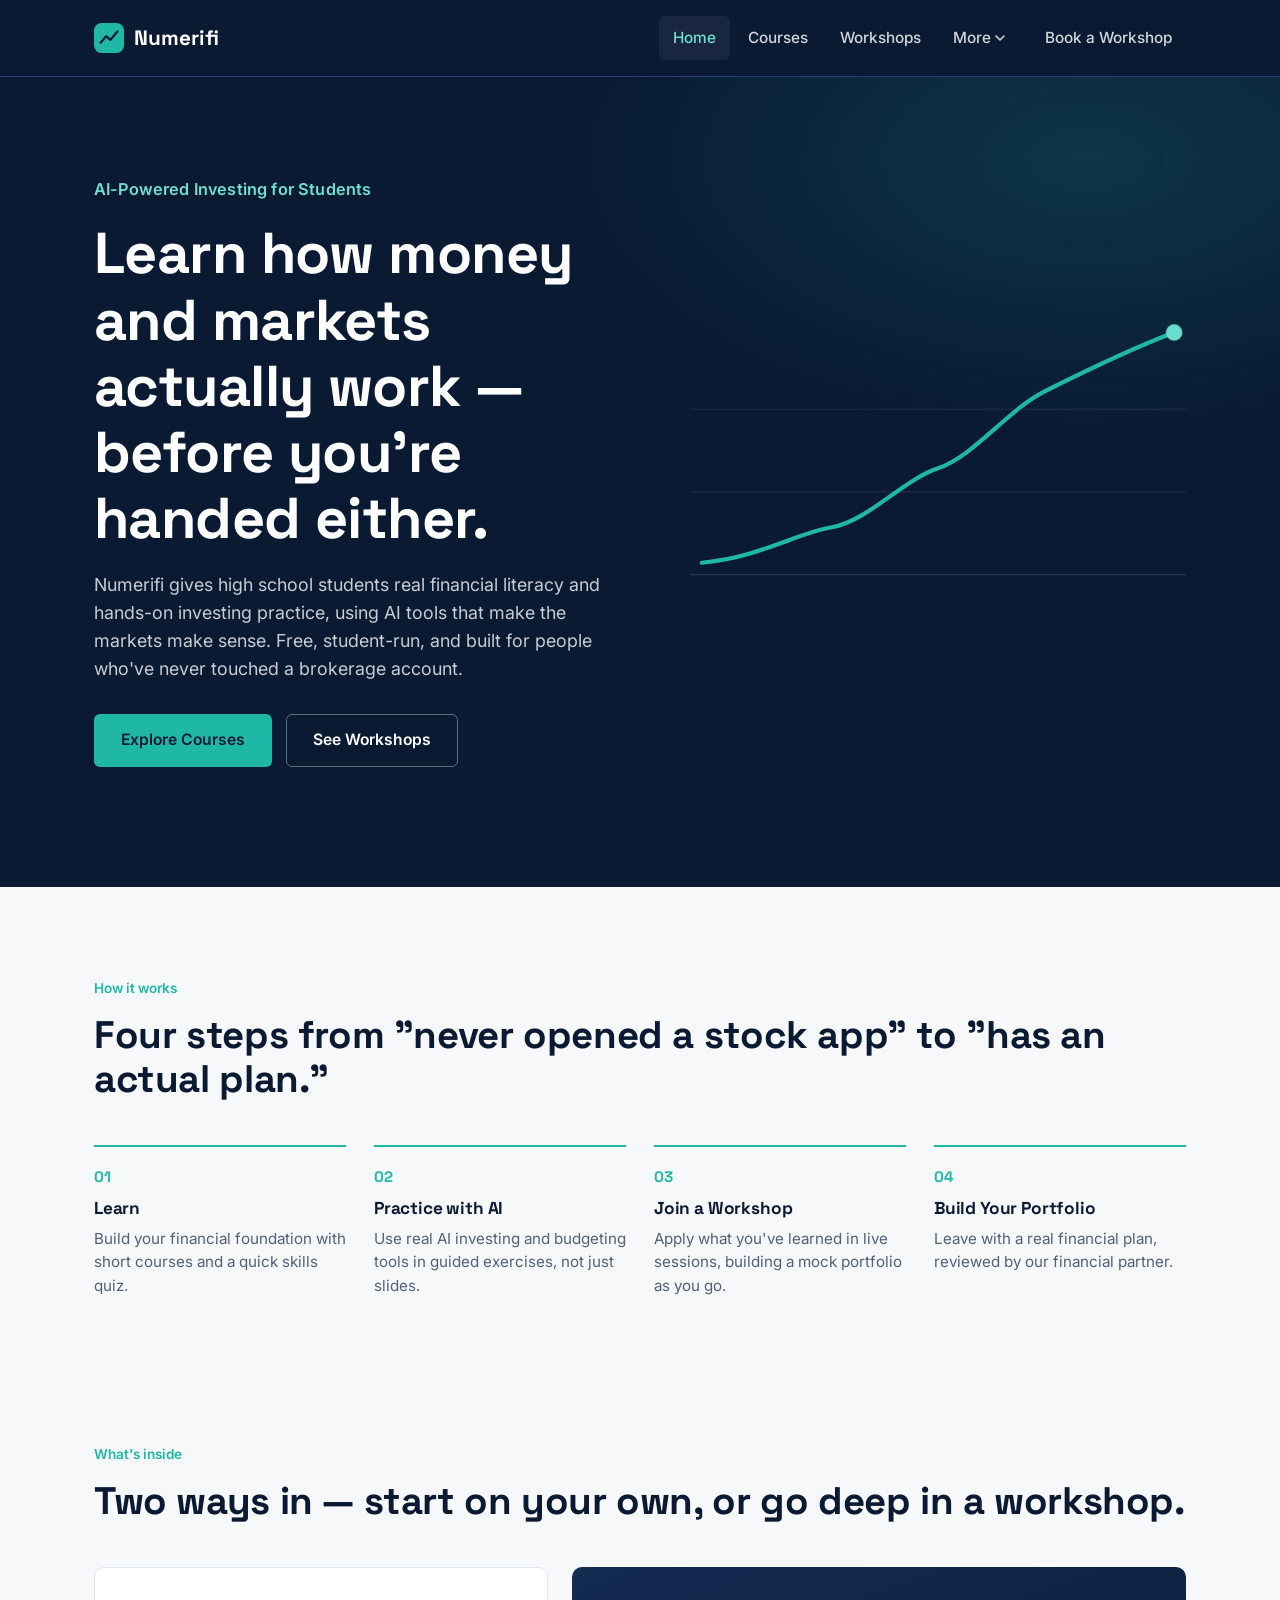
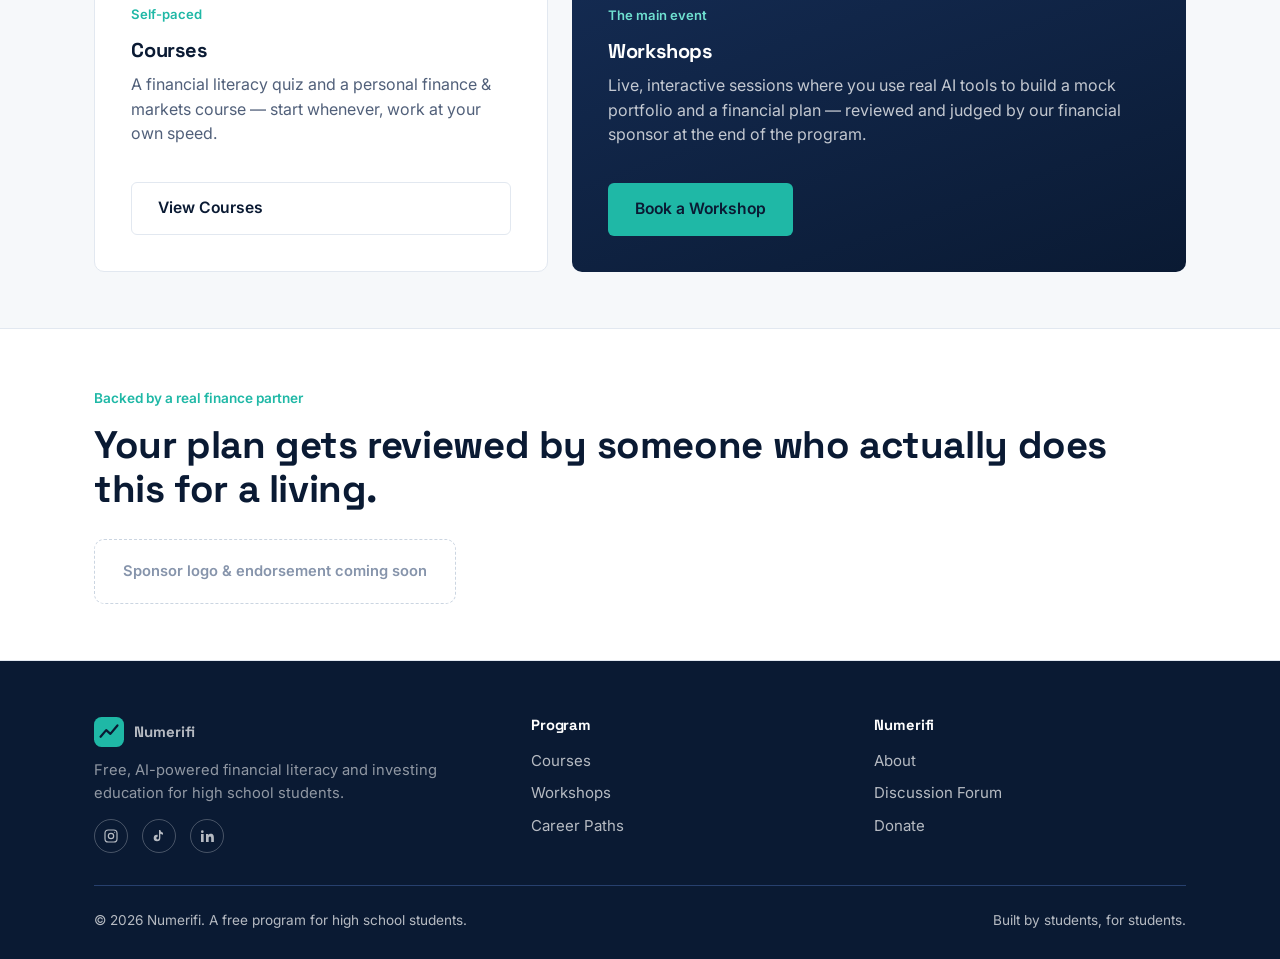
==== index.html @ d9c142c9 "Initial Numerifi site" ====
<!DOCTYPE html>
<html lang="en">
<head>
<meta charset="UTF-8">
<meta name="viewport" content="width=device-width, initial-scale=1.0">
<title>Numerifi — AI-Powered Investing for Students</title>
<meta name="description" content="Numerifi is a free program that teaches high school students financial literacy and investing through AI-powered tools and live workshops.">
<link rel="preconnect" href="https://fonts.googleapis.com">
<link rel="preconnect" href="https://fonts.gstatic.com" crossorigin>
<link href="https://fonts.googleapis.com/css2?family=Space+Grotesk:wght@500;600;700&family=Inter:wght@400;500;600;700&display=swap" rel="stylesheet">
<link rel="stylesheet" href="styles.css">
</head>
<body>

<header class="site-header">
  <div class="container nav">
    <a href="index.html" class="brand">
      <svg class="brand-mark" viewBox="0 0 32 32" fill="none" xmlns="http://www.w3.org/2000/svg" aria-hidden="true">
        <rect width="32" height="32" rx="8" fill="#1FB8A6"/>
        <path d="M7 21L13 14L17.5 18L25 9" stroke="#0A1A33" stroke-width="2.4" stroke-linecap="round" stroke-linejoin="round"/>
      </svg>
      Numerifi
    </a>
    <button class="nav-toggle" aria-label="Toggle menu" aria-expanded="false">
      <svg viewBox="0 0 24 24" fill="none" stroke="currentColor" stroke-width="2" stroke-linecap="round"><line x1="3" y1="6" x2="21" y2="6"/><line x1="3" y1="12" x2="21" y2="12"/><line x1="3" y1="18" x2="21" y2="18"/></svg>
    </button>
    <ul class="nav-links">
      <li><a href="index.html" aria-current="page">Home</a></li>
      <li><a href="courses.html">Courses</a></li>
      <li><a href="workshops.html">Workshops</a></li>
      <li class="has-dropdown">
        <button class="nav-toggle-item" aria-expanded="false" aria-haspopup="true">
          More
          <svg class="caret" viewBox="0 0 10 6" fill="none"><path d="M1 1L5 5L9 1" stroke="currentColor" stroke-width="1.6" stroke-linecap="round" stroke-linejoin="round"/></svg>
        </button>
        <ul class="dropdown">
          <li><a href="forum.html">Discussion Forum</a></li>
          <li><a href="careers.html">Career Paths</a></li>
          <li><a href="donate.html">Donate</a></li>
          <li><a href="about.html">About</a></li>
        </ul>
      </li>
      <li class="nav-cta"><a href="workshops.html" class="btn btn-primary">Book a Workshop</a></li>
    </ul>
  </div>
</header>

<section class="hero">
  <div class="container hero-inner">
    <div>
      <div class="hero-tagline">AI-Powered Investing for Students</div>
      <h1>Learn how money and markets actually work — before you're handed either.</h1>
      <p class="lead">Numerifi gives high school students real financial literacy and hands-on investing practice, using AI tools that make the markets make sense. Free, student-run, and built for people who've never touched a brokerage account.</p>
      <div class="hero-actions">
        <a href="courses.html" class="btn btn-primary">Explore Courses</a>
        <a href="workshops.html" class="btn btn-ghost">See Workshops</a>
      </div>
    </div>
    <div class="hero-chart" aria-hidden="true">
      <svg viewBox="0 0 420 280" fill="none" xmlns="http://www.w3.org/2000/svg">
        <line x1="0" y1="230" x2="420" y2="230" stroke="rgba(255,255,255,0.12)"/>
        <line x1="0" y1="160" x2="420" y2="160" stroke="rgba(255,255,255,0.08)"/>
        <line x1="0" y1="90" x2="420" y2="90" stroke="rgba(255,255,255,0.08)"/>
        <path class="trend-path" d="M10 220 C 60 215, 90 195, 120 190 S 180 150, 210 140 S 270 90, 300 75 S 370 40, 410 25"
          stroke="#1FB8A6" stroke-width="3.5" stroke-linecap="round"/>
        <circle class="trend-dot" cx="410" cy="25" r="7" fill="#6FE0D0"/>
      </svg>
    </div>
  </div>
</section>

<section>
  <div class="container">
    <span class="eyebrow">How it works</span>
    <h2>Four steps from "never opened a stock app" to "has an actual plan."</h2>
    <div class="steps">
      <div class="step">
        <div class="step-number">01</div>
        <h3>Learn</h3>
        <p>Build your financial foundation with short courses and a quick skills quiz.</p>
      </div>
      <div class="step">
        <div class="step-number">02</div>
        <h3>Practice with AI</h3>
        <p>Use real AI investing and budgeting tools in guided exercises, not just slides.</p>
      </div>
      <div class="step">
        <div class="step-number">03</div>
        <h3>Join a Workshop</h3>
        <p>Apply what you've learned in live sessions, building a mock portfolio as you go.</p>
      </div>
      <div class="step">
        <div class="step-number">04</div>
        <h3>Build Your Portfolio</h3>
        <p>Leave with a real financial plan, reviewed by our financial partner.</p>
      </div>
    </div>
  </div>
</section>

<section class="section-tight">
  <div class="container">
    <span class="eyebrow">What's inside</span>
    <h2>Two ways in — start on your own, or go deep in a workshop.</h2>
    <div class="feature-grid">
      <div class="feature-card is-quiet">
        <div class="feature-tag">Self-paced</div>
        <h3>Courses</h3>
        <p>A financial literacy quiz and a personal finance &amp; markets course — start whenever, work at your own speed.</p>
        <a href="courses.html" class="btn btn-outline" style="margin-top:20px;">View Courses</a>
      </div>
      <div class="feature-card is-flagship">
        <div class="feature-tag">The main event</div>
        <h3>Workshops</h3>
        <p>Live, interactive sessions where you use real AI tools to build a mock portfolio and a financial plan — reviewed and judged by our financial sponsor at the end of the program.</p>
        <a href="workshops.html" class="btn btn-primary" style="margin-top:20px; align-self:flex-start;">Book a Workshop</a>
      </div>
    </div>
  </div>
</section>

<section class="trust section-tight">
  <div class="container trust-row">
    <div>
      <span class="eyebrow">Backed by a real finance partner</span>
      <h2 style="margin-bottom:0;">Your plan gets reviewed by someone who actually does this for a living.</h2>
    </div>
    <div class="sponsor-slot">Sponsor logo &amp; endorsement coming soon</div>
  </div>
</section>

<footer class="site-footer">
  <div class="container">
    <div class="footer-grid">
      <div class="footer-brand">
        <a href="index.html" class="brand">
          <svg class="brand-mark" viewBox="0 0 32 32" fill="none" xmlns="http://www.w3.org/2000/svg" aria-hidden="true">
            <rect width="32" height="32" rx="8" fill="#1FB8A6"/>
            <path d="M7 21L13 14L17.5 18L25 9" stroke="#0A1A33" stroke-width="2.4" stroke-linecap="round" stroke-linejoin="round"/>
          </svg>
          Numerifi
        </a>
        <p>Free, AI-powered financial literacy and investing education for high school students.</p>
        <div class="footer-social">
          <a href="#" aria-label="Numerifi on Instagram"><svg viewBox="0 0 24 24" fill="none" stroke="currentColor" stroke-width="1.8"><rect x="3" y="3" width="18" height="18" rx="5"/><circle cx="12" cy="12" r="4"/><circle cx="17.5" cy="6.5" r="0.8" fill="currentColor" stroke="none"/></svg></a>
          <a href="#" aria-label="Numerifi on TikTok"><svg viewBox="0 0 24 24" fill="currentColor"><path d="M14 3c.3 2 1.8 3.6 4 4v3c-1.5 0-2.9-.4-4-1.2V15a5 5 0 1 1-5-5c.3 0 .7 0 1 .1v3a2 2 0 1 0 2 2V3h2Z"/></svg></a>
          <a href="#" aria-label="Numerifi on LinkedIn"><svg viewBox="0 0 24 24" fill="currentColor"><path d="M4.98 3.5a2 2 0 1 1 0 4 2 2 0 0 1 0-4ZM3 9h4v12H3V9Zm7 0h3.8v1.7h.1c.5-.9 1.8-1.9 3.7-1.9 4 0 4.7 2.6 4.7 6V21h-4v-5.3c0-1.3 0-2.9-1.8-2.9s-2 1.4-2 2.8V21h-4V9Z"/></svg></a>
        </div>
      </div>
      <div>
        <h4>Program</h4>
        <ul>
          <li><a href="courses.html">Courses</a></li>
          <li><a href="workshops.html">Workshops</a></li>
          <li><a href="careers.html">Career Paths</a></li>
        </ul>
      </div>
      <div>
        <h4>Numerifi</h4>
        <ul>
          <li><a href="about.html">About</a></li>
          <li><a href="forum.html">Discussion Forum</a></li>
          <li><a href="donate.html">Donate</a></li>
        </ul>
      </div>
    </div>
    <div class="footer-bottom">
      <span>&copy; 2026 Numerifi. A free program for high school students.</span>
      <span>Built by students, for students.</span>
    </div>
  </div>
</footer>
<script src="script.js"></script>
</body>
</html>
---- styles.css ----
/* ==========================================================================
   Numerifi — shared stylesheet
   ========================================================================== */

:root {
  /* Color */
  --navy-900: #0A1A33;
  --navy-700: #142B52;
  --navy-600: #1C3A6B;
  --teal-500: #1FB8A6;
  --teal-300: #6FE0D0;
  --paper: #F6F8FA;
  --white: #FFFFFF;
  --ink-900: #10192B;
  --ink-500: #51607A;
  --ink-300: #8694AB;
  --line: #E2E8F0;
  --line-dark: #27406E;

  /* Type */
  --font-display: 'Space Grotesk', system-ui, sans-serif;
  --font-body: 'Inter', system-ui, sans-serif;

  /* Layout */
  --max-width: 1140px;
  --radius-sm: 6px;
  --radius-md: 10px;
  --header-height: 76px;
}

*,
*::before,
*::after { box-sizing: border-box; }

html {
  scroll-behavior: smooth;
}

@media (prefers-reduced-motion: reduce) {
  html { scroll-behavior: auto; }
  *, *::before, *::after {
    animation-duration: 0.01ms !important;
    animation-iteration-count: 1 !important;
    transition-duration: 0.01ms !important;
  }
}

body {
  margin: 0;
  font-family: var(--font-body);
  color: var(--ink-900);
  background: var(--paper);
  line-height: 1.55;
  -webkit-font-smoothing: antialiased;
}

h1, h2, h3, h4 {
  font-family: var(--font-display);
  color: var(--navy-900);
  line-height: 1.15;
  margin: 0 0 0.5em;
  letter-spacing: -0.01em;
}

h1 { font-size: clamp(2.3rem, 4vw + 1rem, 3.6rem); }
h2 { font-size: clamp(1.7rem, 2vw + 1rem, 2.4rem); }
h3 { font-size: 1.25rem; }

p { margin: 0 0 1em; color: var(--ink-500); max-width: 64ch; }

a {
  color: inherit;
  text-decoration: none;
}

img { max-width: 100%; display: block; }

ul { margin: 0; padding: 0; list-style: none; }

.container {
  max-width: var(--max-width);
  margin: 0 auto;
  padding: 0 24px;
}

section { padding: 88px 0; }

.section-tight { padding: 56px 0; }

.eyebrow {
  display: inline-block;
  font-size: 0.85rem;
  font-weight: 600;
  color: var(--teal-500);
  margin-bottom: 14px;
}

/* ---- Buttons ---- */
.btn {
  display: inline-flex;
  align-items: center;
  gap: 8px;
  font-family: var(--font-body);
  font-weight: 600;
  font-size: 0.98rem;
  padding: 13px 26px;
  border-radius: var(--radius-sm);
  border: 1px solid transparent;
  cursor: pointer;
  transition: background 0.15s ease, color 0.15s ease, border-color 0.15s ease, transform 0.1s ease;
}

.btn:active { transform: translateY(1px); }

.btn-primary {
  background: var(--teal-500);
  color: var(--navy-900);
}
.btn-primary:hover { background: var(--teal-300); }

.btn-ghost {
  background: transparent;
  color: var(--white);
  border-color: rgba(255,255,255,0.35);
}
.btn-ghost:hover { border-color: var(--white); }

.btn-outline {
  background: transparent;
  color: var(--navy-900);
  border-color: var(--line);
}
.btn-outline:hover { border-color: var(--navy-900); }

.btn:focus-visible,
a:focus-visible,
button:focus-visible,
input:focus-visible,
textarea:focus-visible,
select:focus-visible {
  outline: 2px solid var(--teal-500);
  outline-offset: 2px;
}

/* ---- Header / Nav ---- */
.site-header {
  position: sticky;
  top: 0;
  z-index: 50;
  background: var(--navy-900);
  border-bottom: 1px solid var(--line-dark);
}

.nav {
  height: var(--header-height);
  display: flex;
  align-items: center;
  justify-content: space-between;
}

.brand {
  display: flex;
  align-items: center;
  gap: 10px;
  font-family: var(--font-display);
  font-weight: 700;
  font-size: 1.3rem;
  color: var(--white);
}

.brand-mark {
  width: 30px;
  height: 30px;
  flex-shrink: 0;
}

.nav-links {
  display: flex;
  align-items: center;
  gap: 4px;
}

.nav-links > li { position: relative; }

.nav-links a,
.nav-links button.nav-toggle-item {
  display: inline-flex;
  align-items: center;
  gap: 4px;
  color: rgba(255,255,255,0.82);
  font-weight: 500;
  font-size: 0.96rem;
  padding: 10px 14px;
  border-radius: var(--radius-sm);
  background: none;
  border: none;
  font-family: var(--font-body);
  cursor: pointer;
}

.nav-links a:hover,
.nav-links a[aria-current="page"],
.nav-links button.nav-toggle-item:hover {
  color: var(--white);
  background: rgba(255,255,255,0.06);
}

.nav-links a[aria-current="page"] {
  color: var(--teal-300);
}

.caret {
  width: 10px;
  height: 10px;
  transition: transform 0.15s ease;
}

.has-dropdown.is-open .caret { transform: rotate(180deg); }

.dropdown {
  position: absolute;
  top: calc(100% + 6px);
  right: 0;
  min-width: 220px;
  background: var(--navy-700);
  border: 1px solid var(--line-dark);
  border-radius: var(--radius-md);
  padding: 8px;
  display: none;
  box-shadow: 0 12px 28px rgba(0,0,0,0.35);
}

.has-dropdown.is-open .dropdown { display: block; }

.dropdown a {
  display: block;
  padding: 10px 12px;
  border-radius: var(--radius-sm);
  font-size: 0.94rem;
}

.dropdown a:hover { background: rgba(255,255,255,0.08); }

.nav-cta { margin-left: 8px; }

.nav-toggle {
  display: none;
  background: none;
  border: none;
  color: var(--white);
  cursor: pointer;
  padding: 8px;
}

.nav-toggle svg { width: 24px; height: 24px; }

@media (max-width: 860px) {
  .nav-links {
    position: absolute;
    top: var(--header-height);
    left: 0;
    right: 0;
    background: var(--navy-900);
    border-bottom: 1px solid var(--line-dark);
    flex-direction: column;
    align-items: stretch;
    padding: 10px;
    gap: 2px;
    display: none;
  }
  .nav-links.is-open { display: flex; }
  .nav-links > li { width: 100%; }
  .nav-links a, .nav-links button.nav-toggle-item { width: 100%; justify-content: space-between; }
  .dropdown { position: static; box-shadow: none; display: none; margin-top: 2px; }
  .has-dropdown.is-open .dropdown { display: block; }
  .nav-cta { margin: 6px 0 0; }
  .nav-toggle { display: inline-flex; }
}

/* ---- Hero ---- */
.hero {
  position: relative;
  background: var(--navy-900);
  color: var(--white);
  overflow: hidden;
  padding: 100px 0 120px;
}

.hero::after {
  content: "";
  position: absolute;
  inset: 0;
  background:
    radial-gradient(60% 50% at 85% 10%, rgba(31,184,166,0.18), transparent 70%);
  pointer-events: none;
}

.hero-inner {
  position: relative;
  display: grid;
  grid-template-columns: 1.05fr 0.95fr;
  gap: 48px;
  align-items: center;
}

.hero-tagline {
  color: var(--teal-300);
  font-weight: 600;
  letter-spacing: 0.01em;
  margin-bottom: 18px;
  font-size: 1.02rem;
}

.hero h1 { color: var(--white); margin-bottom: 20px; }

.hero p.lead {
  color: rgba(255,255,255,0.78);
  font-size: 1.12rem;
  max-width: 48ch;
  margin-bottom: 32px;
}

.hero-actions { display: flex; gap: 14px; flex-wrap: wrap; }

.hero-chart {
  position: relative;
}

.trend-path {
  stroke-dasharray: 900;
  stroke-dashoffset: 900;
  animation: draw 1.8s ease forwards 0.3s;
}

.trend-dot {
  opacity: 0;
  animation: fadein 0.5s ease forwards 1.9s;
}

@keyframes draw {
  to { stroke-dashoffset: 0; }
}
@keyframes fadein {
  to { opacity: 1; }
}

@media (prefers-reduced-motion: reduce) {
  .trend-path { stroke-dashoffset: 0; animation: none; }
  .trend-dot { opacity: 1; animation: none; }
}

@media (max-width: 860px) {
  .hero-inner { grid-template-columns: 1fr; }
  .hero { padding: 64px 0 80px; text-align: left; }
}

/* ---- How it works ---- */
.steps {
  display: grid;
  grid-template-columns: repeat(4, 1fr);
  gap: 28px;
  margin-top: 44px;
}

.step {
  border-top: 2px solid var(--teal-500);
  padding-top: 18px;
}

.step-number {
  font-family: var(--font-display);
  font-size: 0.95rem;
  color: var(--teal-500);
  font-weight: 700;
  margin-bottom: 10px;
}

.step h3 { margin-bottom: 8px; font-size: 1.08rem; }
.step p { font-size: 0.95rem; margin: 0; }

@media (max-width: 860px) {
  .steps { grid-template-columns: 1fr 1fr; }
}
@media (max-width: 540px) {
  .steps { grid-template-columns: 1fr; }
}

/* ---- Feature cards (Courses / Workshops highlight) ---- */
.feature-grid {
  display: grid;
  grid-template-columns: 0.85fr 1.15fr;
  gap: 24px;
  margin-top: 44px;
  align-items: stretch;
}

.feature-card {
  border-radius: var(--radius-md);
  padding: 36px;
  display: flex;
  flex-direction: column;
  justify-content: flex-end;
  min-height: 300px;
}

.feature-card.is-quiet {
  background: var(--white);
  border: 1px solid var(--line);
}

.feature-card.is-flagship {
  background: linear-gradient(160deg, var(--navy-700), var(--navy-900));
  color: var(--white);
  position: relative;
}

.feature-card.is-flagship h3,
.feature-card.is-flagship p { color: var(--white); }
.feature-card.is-flagship p { color: rgba(255,255,255,0.75); }

.feature-tag {
  font-size: 0.82rem;
  font-weight: 600;
  color: var(--teal-500);
  margin-bottom: 14px;
}

.feature-card.is-flagship .feature-tag { color: var(--teal-300); }

@media (max-width: 860px) {
  .feature-grid { grid-template-columns: 1fr; }
}

/* ---- Trust / sponsor ---- */
.trust {
  background: var(--white);
  border-top: 1px solid var(--line);
  border-bottom: 1px solid var(--line);
}

.trust-row {
  display: flex;
  align-items: center;
  gap: 28px;
  flex-wrap: wrap;
}

.sponsor-slot {
  border: 1px dashed var(--line-dark);
  border-color: #CBD5E1;
  border-radius: var(--radius-md);
  padding: 20px 28px;
  color: var(--ink-300);
  font-size: 0.92rem;
  font-weight: 600;
  min-width: 220px;
  text-align: center;
}

/* ---- Generic cards (Courses page) ---- */
.card-grid {
  display: grid;
  grid-template-columns: repeat(2, 1fr);
  gap: 24px;
  margin-top: 36px;
}

.course-card {
  background: var(--white);
  border: 1px solid var(--line);
  border-radius: var(--radius-md);
  padding: 32px;
  display: flex;
  flex-direction: column;
}

.course-card .eyebrow { margin-bottom: 10px; }

.course-card .btn { margin-top: auto; align-self: flex-start; }

@media (max-width: 760px) {
  .card-grid { grid-template-columns: 1fr; }
}

/* ---- Page header (non-home pages) ---- */
.page-header {
  background: var(--navy-900);
  color: var(--white);
  padding: 64px 0 56px;
}

.page-header h1 { color: var(--white); }
.page-header p { color: rgba(255,255,255,0.75); max-width: 56ch; }

/* ---- Forms ---- */
.form-card {
  background: var(--white);
  border: 1px solid var(--line);
  border-radius: var(--radius-md);
  padding: 36px;
  max-width: 560px;
}

.field { margin-bottom: 20px; }

.field label {
  display: block;
  font-weight: 600;
  font-size: 0.92rem;
  margin-bottom: 6px;
  color: var(--ink-900);
}

.field input,
.field select,
.field textarea {
  width: 100%;
  padding: 11px 14px;
  border: 1px solid var(--line);
  border-radius: var(--radius-sm);
  font-family: var(--font-body);
  font-size: 0.98rem;
  background: var(--paper);
  color: var(--ink-900);
}

.field textarea { resize: vertical; min-height: 100px; }

.form-note {
  font-size: 0.85rem;
  color: var(--ink-300);
  margin-top: 16px;
}

/* ---- FAQ / accordion (Forum page) ---- */
.faq-item {
  border-bottom: 1px solid var(--line);
}

.faq-question {
  width: 100%;
  background: none;
  border: none;
  text-align: left;
  padding: 18px 0;
  font-family: var(--font-display);
  font-size: 1.02rem;
  font-weight: 600;
  color: var(--navy-900);
  cursor: pointer;
  display: flex;
  justify-content: space-between;
  align-items: center;
  gap: 16px;
}

.faq-answer {
  display: none;
  padding: 0 0 20px;
  color: var(--ink-500);
}

.faq-item.is-open .faq-answer { display: block; }
.faq-item.is-open .faq-plus { transform: rotate(45deg); }

.faq-plus {
  flex-shrink: 0;
  font-size: 1.3rem;
  color: var(--teal-500);
  transition: transform 0.15s ease;
}

.announcement {
  border-left: 3px solid var(--teal-500);
  padding: 4px 0 4px 18px;
  margin-bottom: 22px;
}

.announcement time {
  display: block;
  font-size: 0.82rem;
  color: var(--ink-300);
  margin-bottom: 4px;
}

/* ---- Placeholder page (Career Paths) ---- */
.placeholder-block {
  border: 1px dashed #CBD5E1;
  border-radius: var(--radius-md);
  padding: 48px;
  text-align: center;
  color: var(--ink-300);
  margin-top: 20px;
}

/* ---- About page ---- */
.about-grid {
  display: grid;
  grid-template-columns: 1fr 1fr;
  gap: 40px;
}

@media (max-width: 760px) {
  .about-grid { grid-template-columns: 1fr; }
}

/* ---- Donate ---- */
.donate-card {
  background: var(--white);
  border: 1px solid var(--line);
  border-radius: var(--radius-md);
  padding: 40px;
  max-width: 620px;
}

.donate-list { margin: 20px 0 28px; }
.donate-list li {
  padding-left: 22px;
  position: relative;
  margin-bottom: 10px;
  color: var(--ink-500);
}
.donate-list li::before {
  content: "";
  position: absolute;
  left: 0;
  top: 9px;
  width: 7px;
  height: 7px;
  border-radius: 50%;
  background: var(--teal-500);
}

/* ---- Footer ---- */
.site-footer {
  background: var(--navy-900);
  color: rgba(255,255,255,0.7);
  padding: 56px 0 28px;
  margin-top: 0;
}

.footer-grid {
  display: grid;
  grid-template-columns: 1.3fr 1fr 1fr;
  gap: 32px;
  padding-bottom: 32px;
  border-bottom: 1px solid var(--line-dark);
}

.footer-grid h4 {
  color: var(--white);
  font-size: 0.92rem;
  margin-bottom: 14px;
}

.footer-grid ul li { margin-bottom: 8px; }
.footer-grid a { color: rgba(255,255,255,0.7); font-size: 0.94rem; }
.footer-grid a:hover { color: var(--teal-300); }

.footer-brand .brand { margin-bottom: 12px; }
.footer-brand p { color: rgba(255,255,255,0.55); font-size: 0.92rem; }

.footer-social { display: flex; gap: 14px; margin-top: 14px; }
.footer-social a {
  width: 34px;
  height: 34px;
  border: 1px solid rgba(255,255,255,0.25);
  border-radius: 50%;
  display: inline-flex;
  align-items: center;
  justify-content: center;
}
.footer-social svg { width: 16px; height: 16px; }
.footer-social a:hover { border-color: var(--teal-300); }

.footer-bottom {
  display: flex;
  justify-content: space-between;
  align-items: center;
  padding-top: 24px;
  font-size: 0.85rem;
  flex-wrap: wrap;
  gap: 12px;
}

@media (max-width: 760px) {
  .footer-grid { grid-template-columns: 1fr; }
}
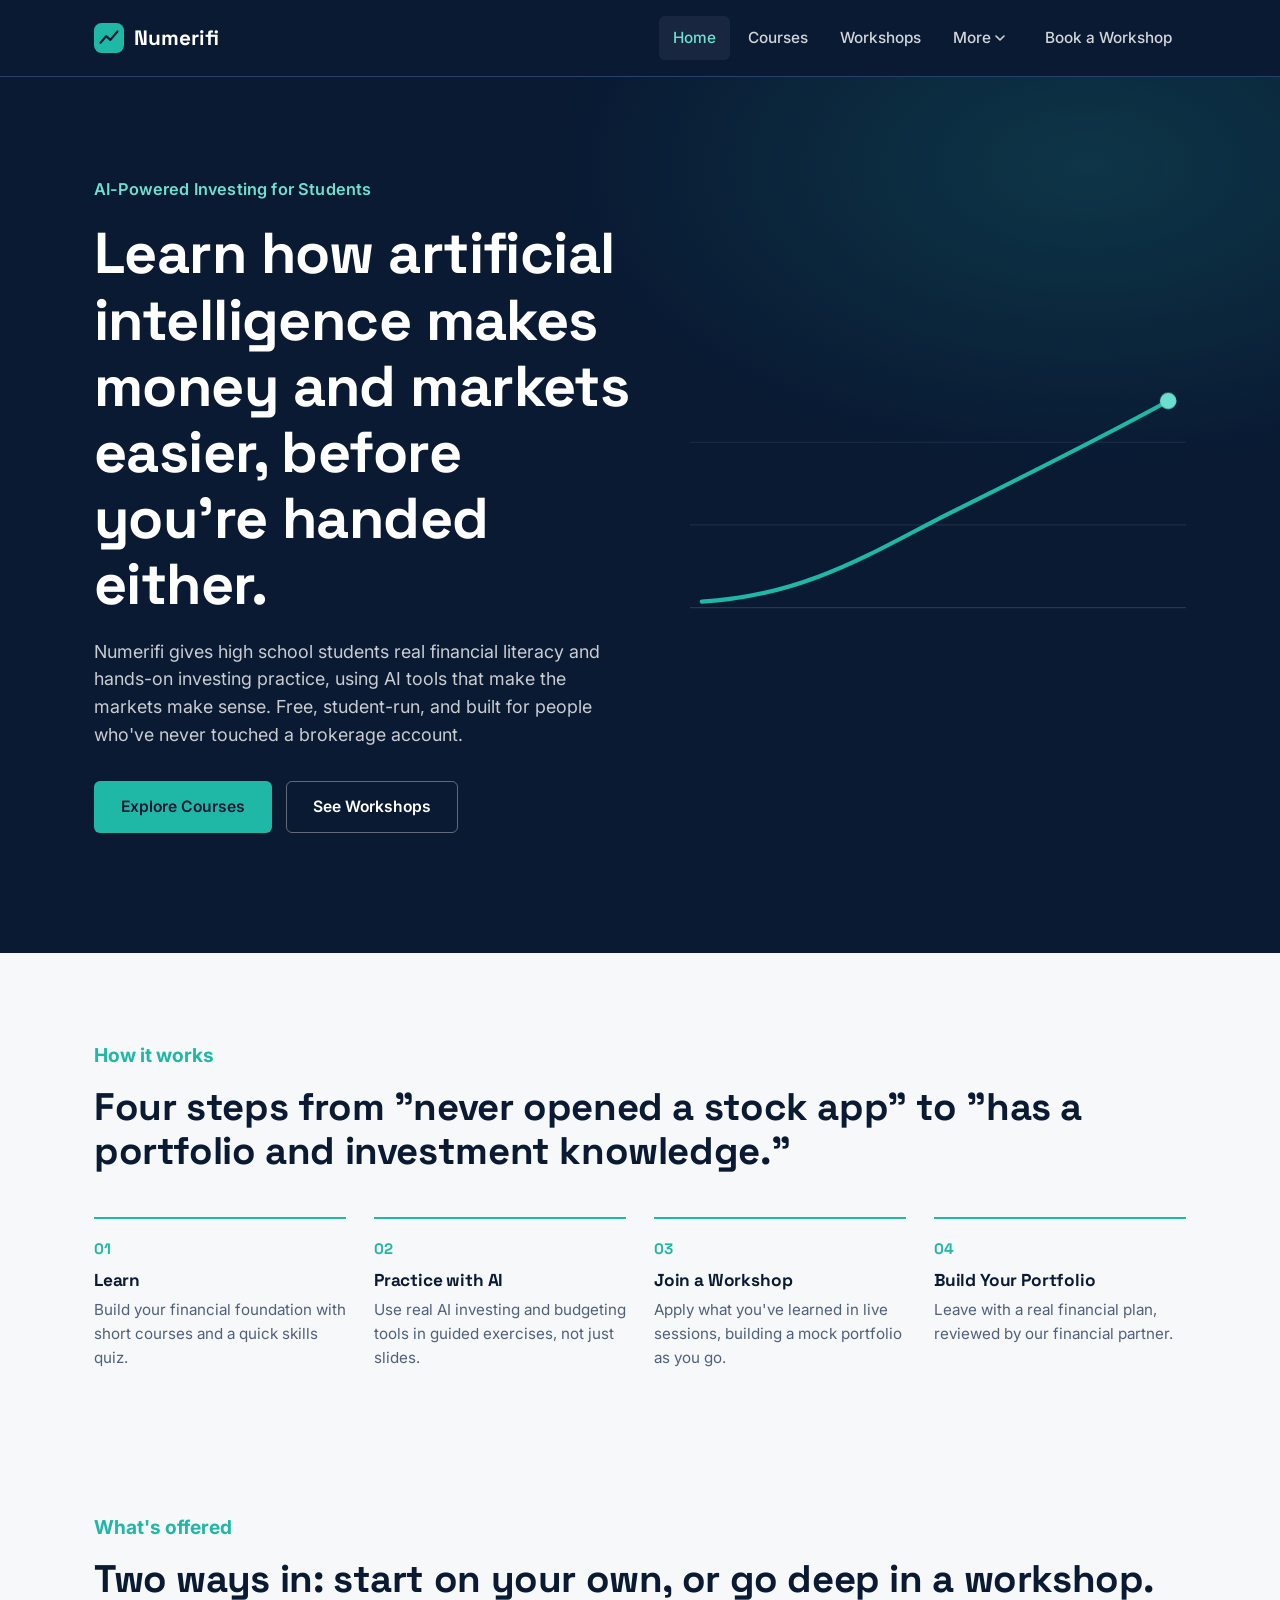
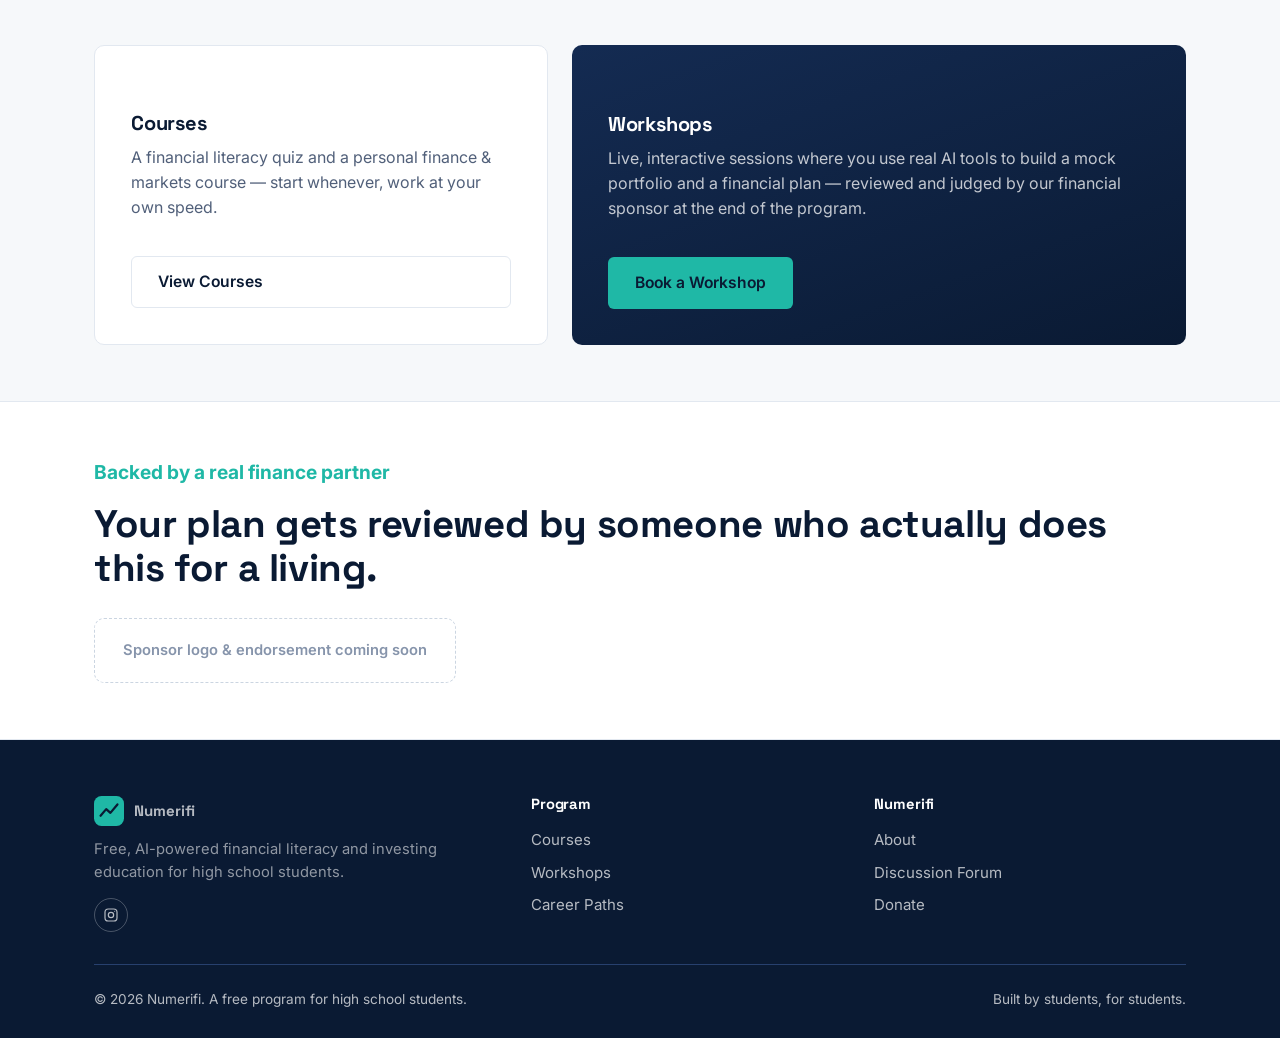
==== commit 1ac55a8d: "describe what changed" ====
--- a/index.html
+++ b/index.html
@@ -49,7 +49,7 @@
   <div class="container hero-inner">
     <div>
       <div class="hero-tagline">AI-Powered Investing for Students</div>
-      <h1>Learn how money and markets actually work — before you're handed either.</h1>
+      <h1>Learn how artificial intelligence makes money and markets easier, before you're handed either.</h1>
       <p class="lead">Numerifi gives high school students real financial literacy and hands-on investing practice, using AI tools that make the markets make sense. Free, student-run, and built for people who've never touched a brokerage account.</p>
       <div class="hero-actions">
         <a href="courses.html" class="btn btn-primary">Explore Courses</a>
@@ -61,9 +61,9 @@
         <line x1="0" y1="230" x2="420" y2="230" stroke="rgba(255,255,255,0.12)"/>
         <line x1="0" y1="160" x2="420" y2="160" stroke="rgba(255,255,255,0.08)"/>
         <line x1="0" y1="90" x2="420" y2="90" stroke="rgba(255,255,255,0.08)"/>
-        <path class="trend-path" d="M10 220 C 60 215, 90 195, 120 190 S 180 150, 210 140 S 270 90, 300 75 S 370 40, 410 25"
+        <path class="trend-path" d="M10 225 C 100 220, 160 180, 220 150 C 280 120, 345 88, 405 55"
           stroke="#1FB8A6" stroke-width="3.5" stroke-linecap="round"/>
-        <circle class="trend-dot" cx="410" cy="25" r="7" fill="#6FE0D0"/>
+        <circle class="trend-dot" cx="405" cy="55" r="7" fill="#6FE0D0"/>
       </svg>
     </div>
   </div>
@@ -71,8 +71,8 @@
 
 <section>
   <div class="container">
-    <span class="eyebrow">How it works</span>
-    <h2>Four steps from "never opened a stock app" to "has an actual plan."</h2>
+    <span class="eyebrow eyebrow-lg">How it works</span>
+    <h2>Four steps from "never opened a stock app" to "has a portfolio and investment knowledge."</h2>
     <div class="steps">
       <div class="step">
         <div class="step-number">01</div>
@@ -100,17 +100,15 @@
 
 <section class="section-tight">
   <div class="container">
-    <span class="eyebrow">What's inside</span>
-    <h2>Two ways in — start on your own, or go deep in a workshop.</h2>
+    <span class="eyebrow eyebrow-lg">What's offered</span>
+    <h2>Two ways in: start on your own, or go deep in a workshop.</h2>
     <div class="feature-grid">
       <div class="feature-card is-quiet">
-        <div class="feature-tag">Self-paced</div>
         <h3>Courses</h3>
         <p>A financial literacy quiz and a personal finance &amp; markets course — start whenever, work at your own speed.</p>
         <a href="courses.html" class="btn btn-outline" style="margin-top:20px;">View Courses</a>
       </div>
       <div class="feature-card is-flagship">
-        <div class="feature-tag">The main event</div>
         <h3>Workshops</h3>
         <p>Live, interactive sessions where you use real AI tools to build a mock portfolio and a financial plan — reviewed and judged by our financial sponsor at the end of the program.</p>
         <a href="workshops.html" class="btn btn-primary" style="margin-top:20px; align-self:flex-start;">Book a Workshop</a>
@@ -122,7 +120,7 @@
 <section class="trust section-tight">
   <div class="container trust-row">
     <div>
-      <span class="eyebrow">Backed by a real finance partner</span>
+      <span class="eyebrow eyebrow-lg">Backed by a real finance partner</span>
       <h2 style="margin-bottom:0;">Your plan gets reviewed by someone who actually does this for a living.</h2>
     </div>
     <div class="sponsor-slot">Sponsor logo &amp; endorsement coming soon</div>
@@ -143,8 +141,6 @@
         <p>Free, AI-powered financial literacy and investing education for high school students.</p>
         <div class="footer-social">
           <a href="#" aria-label="Numerifi on Instagram"><svg viewBox="0 0 24 24" fill="none" stroke="currentColor" stroke-width="1.8"><rect x="3" y="3" width="18" height="18" rx="5"/><circle cx="12" cy="12" r="4"/><circle cx="17.5" cy="6.5" r="0.8" fill="currentColor" stroke="none"/></svg></a>
-          <a href="#" aria-label="Numerifi on TikTok"><svg viewBox="0 0 24 24" fill="currentColor"><path d="M14 3c.3 2 1.8 3.6 4 4v3c-1.5 0-2.9-.4-4-1.2V15a5 5 0 1 1-5-5c.3 0 .7 0 1 .1v3a2 2 0 1 0 2 2V3h2Z"/></svg></a>
-          <a href="#" aria-label="Numerifi on LinkedIn"><svg viewBox="0 0 24 24" fill="currentColor"><path d="M4.98 3.5a2 2 0 1 1 0 4 2 2 0 0 1 0-4ZM3 9h4v12H3V9Zm7 0h3.8v1.7h.1c.5-.9 1.8-1.9 3.7-1.9 4 0 4.7 2.6 4.7 6V21h-4v-5.3c0-1.3 0-2.9-1.8-2.9s-2 1.4-2 2.8V21h-4V9Z"/></svg></a>
         </div>
       </div>
       <div>
--- a/styles.css
+++ b/styles.css
@@ -93,6 +93,11 @@
   font-weight: 600;
   color: var(--teal-500);
   margin-bottom: 14px;
+}
+
+.eyebrow-lg {
+  font-size: 1.2rem;
+  font-weight: 700;
 }
 
 /* ---- Buttons ---- */
@@ -327,8 +332,8 @@
 }
 
 .trend-path {
-  stroke-dasharray: 900;
-  stroke-dashoffset: 900;
+  stroke-dasharray: 480;
+  stroke-dashoffset: 480;
   animation: draw 1.8s ease forwards 0.3s;
 }
 
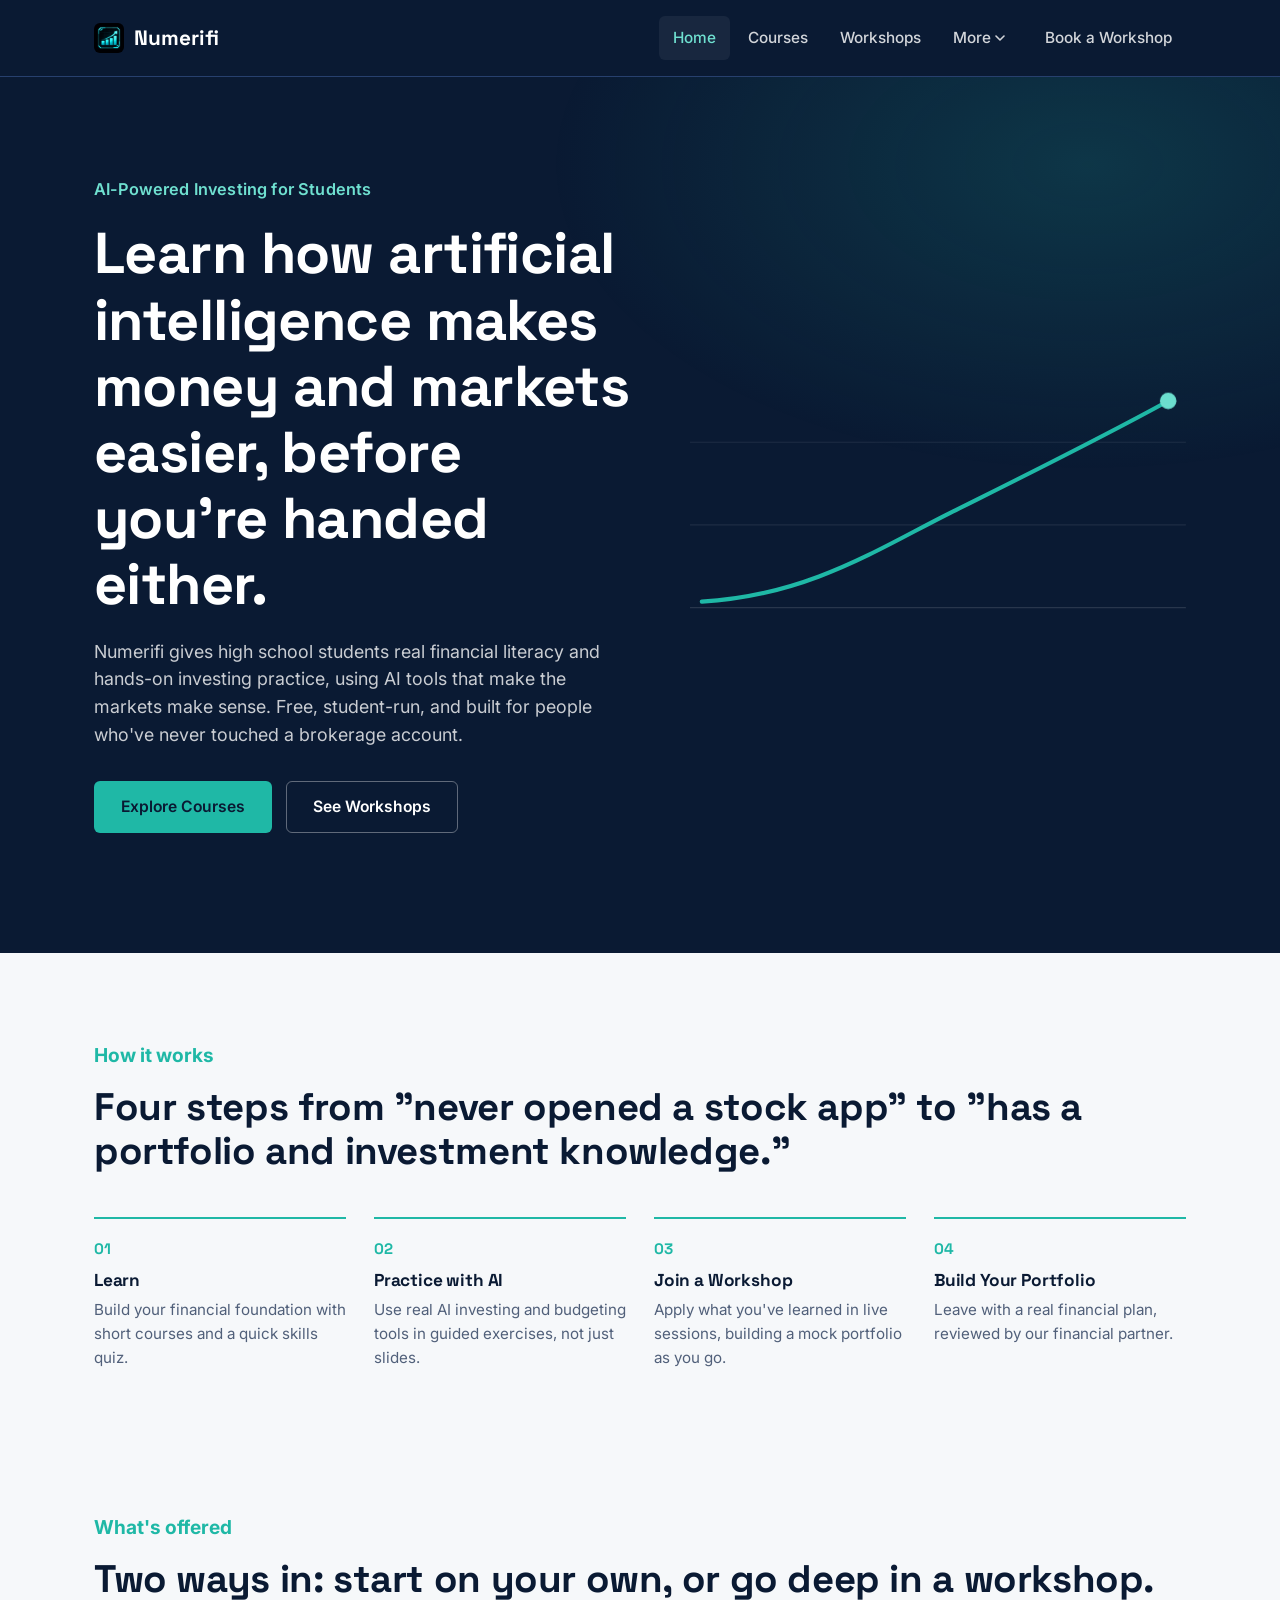
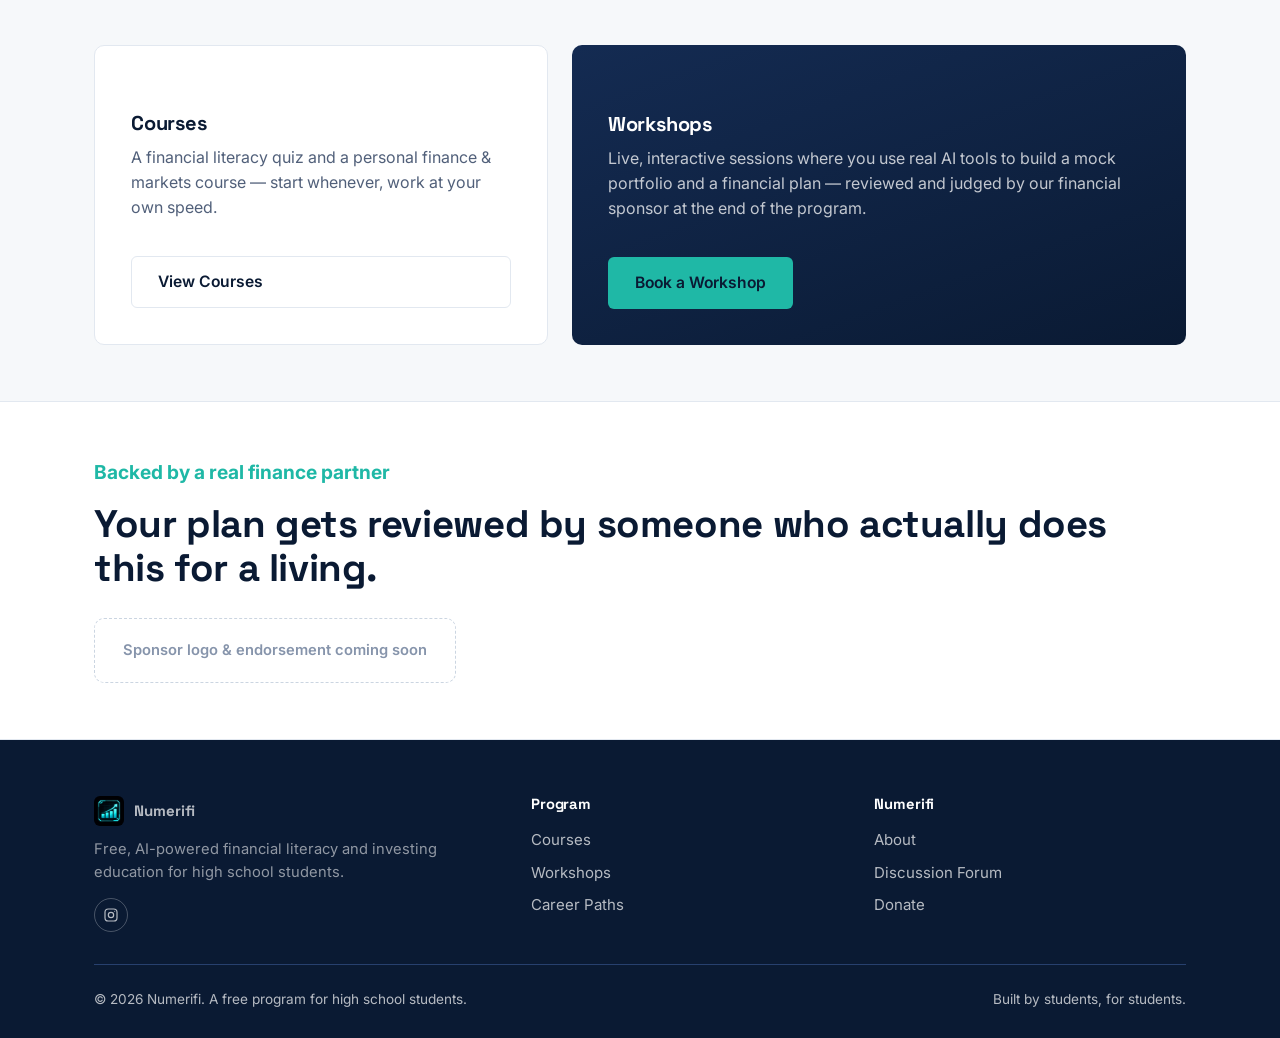
==== commit 7a970e45: "Replace SVG brand mark with new neon chart logo Swaps the cyan-block/checkmark SVG in the nav and fo" ====
--- a/index.html
+++ b/index.html
@@ -15,10 +15,7 @@
 <header class="site-header">
   <div class="container nav">
     <a href="index.html" class="brand">
-      <svg class="brand-mark" viewBox="0 0 32 32" fill="none" xmlns="http://www.w3.org/2000/svg" aria-hidden="true">
-        <rect width="32" height="32" rx="8" fill="#1FB8A6"/>
-        <path d="M7 21L13 14L17.5 18L25 9" stroke="#0A1A33" stroke-width="2.4" stroke-linecap="round" stroke-linejoin="round"/>
-      </svg>
+      <img class="brand-mark" src="logo.png" alt="Numerifi logo">
       Numerifi
     </a>
     <button class="nav-toggle" aria-label="Toggle menu" aria-expanded="false">
@@ -132,10 +129,7 @@
     <div class="footer-grid">
       <div class="footer-brand">
         <a href="index.html" class="brand">
-          <svg class="brand-mark" viewBox="0 0 32 32" fill="none" xmlns="http://www.w3.org/2000/svg" aria-hidden="true">
-            <rect width="32" height="32" rx="8" fill="#1FB8A6"/>
-            <path d="M7 21L13 14L17.5 18L25 9" stroke="#0A1A33" stroke-width="2.4" stroke-linecap="round" stroke-linejoin="round"/>
-          </svg>
+          <img class="brand-mark" src="logo.png" alt="Numerifi logo">
           Numerifi
         </a>
         <p>Free, AI-powered financial literacy and investing education for high school students.</p>
--- a/styles.css
+++ b/styles.css
@@ -177,6 +177,8 @@
   width: 30px;
   height: 30px;
   flex-shrink: 0;
+  object-fit: cover;
+  border-radius: 6px;
 }
 
 .nav-links {
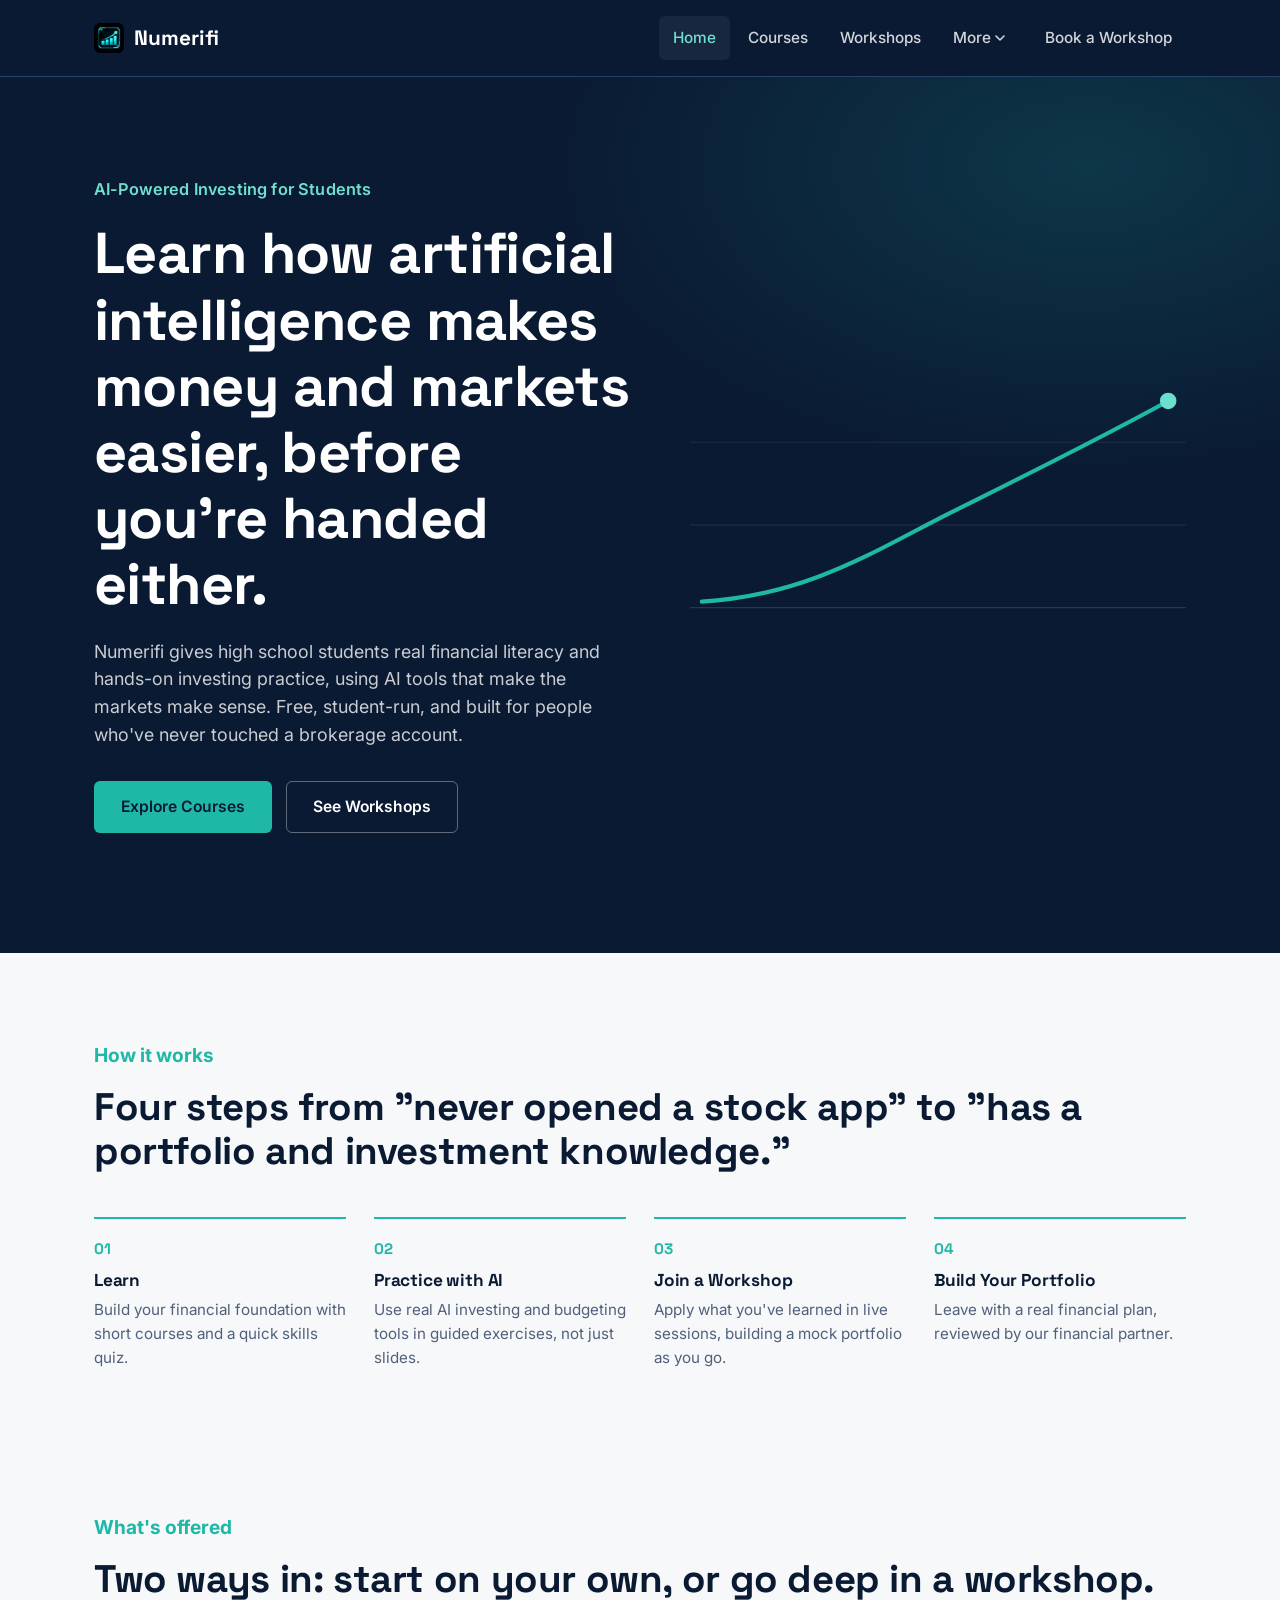
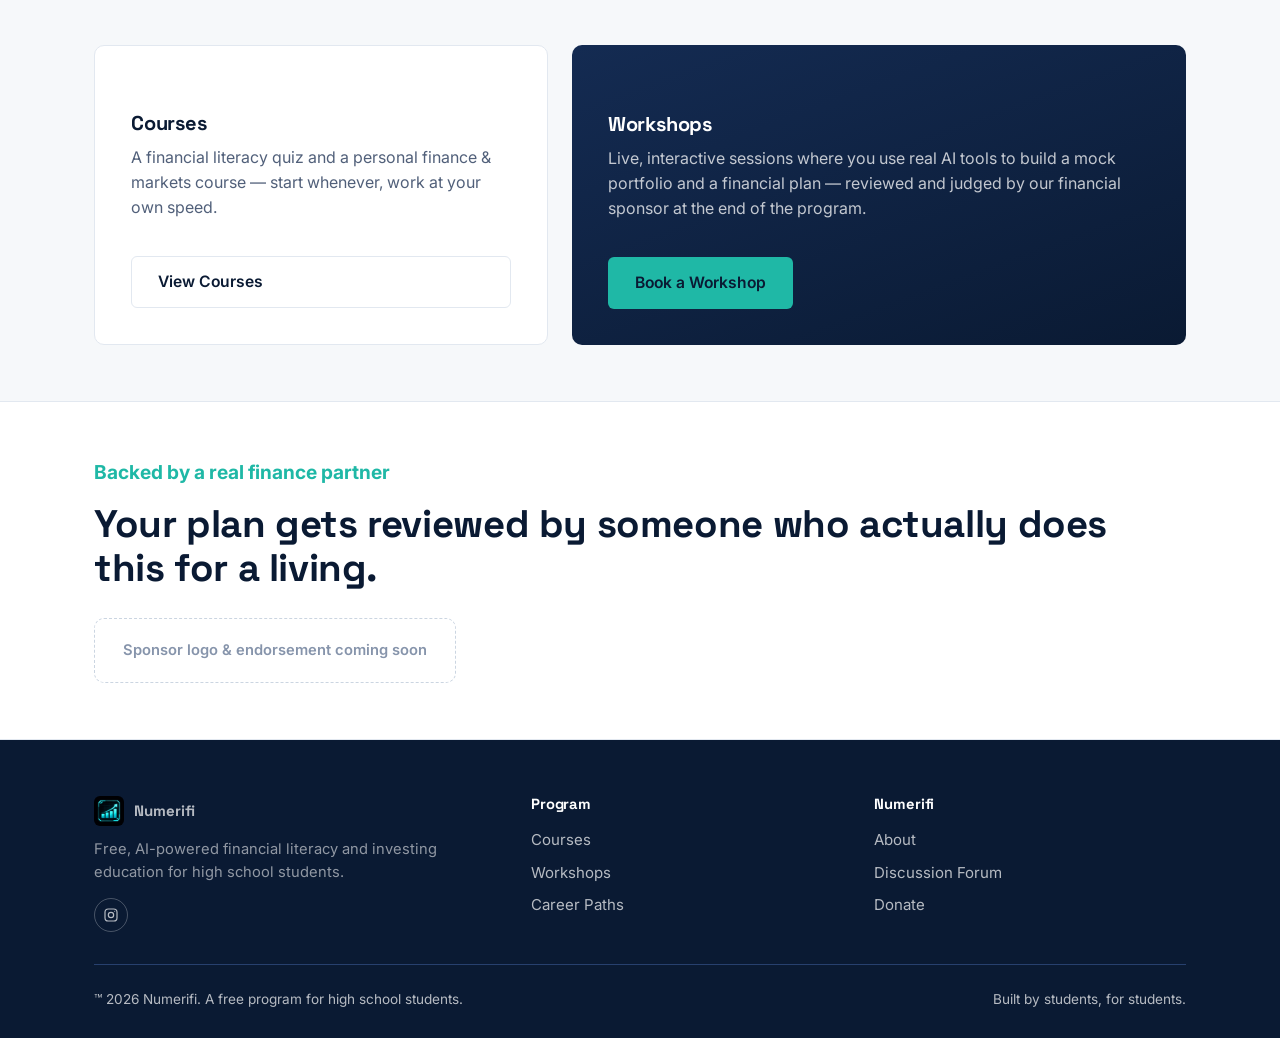
==== commit 1c4392c0: "Fix quiz-card alignment and update course copy - Fix misaligned knowledge-check cards: the lesson te" ====
--- a/index.html
+++ b/index.html
@@ -155,7 +155,7 @@
       </div>
     </div>
     <div class="footer-bottom">
-      <span>&copy; 2026 Numerifi. A free program for high school students.</span>
+      <span>™ 2026 Numerifi. A free program for high school students.</span>
       <span>Built by students, for students.</span>
     </div>
   </div>
--- a/styles.css
+++ b/styles.css
@@ -358,7 +358,8 @@
 
 @media (max-width: 860px) {
   .hero-inner { grid-template-columns: 1fr; }
-  .hero { padding: 64px 0 80px; text-align: left; }
+  .hero { padding: 64px 0 56px; text-align: left; }
+  .hero-chart { display: none; }
 }
 
 /* ---- How it works ---- */
@@ -424,6 +425,11 @@
 .feature-card.is-flagship h3,
 .feature-card.is-flagship p { color: var(--white); }
 .feature-card.is-flagship p { color: rgba(255,255,255,0.75); }
+
+.feature-card.is-compact {
+  min-height: 0;
+  justify-content: flex-start;
+}
 
 .feature-tag {
   font-size: 0.82rem;
@@ -693,3 +699,171 @@
 @media (max-width: 760px) {
   .footer-grid { grid-template-columns: 1fr; }
 }
+
+/* ---- Course resume (Courses page) ---- */
+.course-resume {
+  display: block;
+  margin-top: 10px;
+  font-size: 0.85rem;
+  color: var(--teal-500);
+  font-weight: 600;
+}
+
+/* ---- Course modules ---- */
+.module-icon {
+  width: 44px;
+  height: 44px;
+  border-radius: 12px;
+  background: rgba(111,224,208,0.15);
+  display: inline-flex;
+  align-items: center;
+  justify-content: center;
+  margin-bottom: 18px;
+}
+
+.module-icon svg { width: 24px; height: 24px; color: var(--teal-300); }
+
+.course-progress { margin-bottom: 24px; max-width: 360px; }
+
+.course-progress-label {
+  display: block;
+  font-size: 0.85rem;
+  font-weight: 600;
+  color: var(--teal-300);
+  margin-bottom: 8px;
+}
+
+.course-progress-bar {
+  height: 6px;
+  border-radius: 999px;
+  background: rgba(255,255,255,0.15);
+  overflow: hidden;
+}
+
+.course-progress-fill {
+  height: 100%;
+  background: var(--teal-500);
+  border-radius: 999px;
+}
+
+.lesson-layout { max-width: 720px; }
+
+.lesson h2 { margin: 44px 0 14px; }
+.lesson h2:first-child { margin-top: 0; }
+.lesson p { max-width: none; }
+
+.lesson-visual {
+  background: var(--white);
+  border: 1px solid var(--line);
+  border-radius: var(--radius-md);
+  padding: 28px;
+  margin: 32px 0;
+  text-align: center;
+}
+
+.lesson-visual svg { width: 100%; height: auto; max-width: 480px; }
+
+.visual-caption {
+  margin: 16px 0 0;
+  font-size: 0.88rem;
+  color: var(--ink-300);
+  max-width: none;
+}
+
+.callout {
+  border-left: 3px solid var(--teal-500);
+  background: var(--white);
+  border-radius: 0 var(--radius-md) var(--radius-md) 0;
+  padding: 16px 20px;
+  margin: 24px 0;
+}
+
+.callout p { margin: 0; color: var(--ink-900); font-size: 0.95rem; max-width: none; }
+
+.red-flags { margin: 32px 0; display: flex; flex-direction: column; gap: 12px; }
+
+.red-flag {
+  display: flex;
+  align-items: flex-start;
+  gap: 14px;
+  background: var(--white);
+  border: 1px solid var(--line);
+  border-radius: var(--radius-md);
+  padding: 16px 20px;
+}
+
+.red-flag svg { flex-shrink: 0; width: 22px; height: 22px; margin-top: 2px; color: var(--teal-500); }
+.red-flag p { margin: 0; max-width: none; }
+
+.quiz-card {
+  background: var(--white);
+  border: 1px solid var(--line);
+  border-radius: var(--radius-md);
+  padding: 40px;
+  max-width: 720px;
+}
+
+.quiz-card > p { max-width: none; }
+
+.quiz-question {
+  margin-top: 28px;
+  padding-top: 28px;
+  border-top: 1px solid var(--line);
+}
+
+.quiz-question:first-of-type { margin-top: 20px; padding-top: 0; border-top: none; }
+
+.quiz-question-text { font-weight: 600; color: var(--navy-900); margin-bottom: 14px; max-width: none; }
+
+.quiz-options { display: flex; flex-direction: column; gap: 10px; }
+
+.quiz-option {
+  text-align: left;
+  width: 100%;
+  padding: 13px 16px;
+  border: 1px solid var(--line);
+  border-radius: var(--radius-sm);
+  background: var(--paper);
+  font-family: var(--font-body);
+  font-size: 0.96rem;
+  color: var(--ink-900);
+  cursor: pointer;
+  transition: border-color 0.15s ease, background 0.15s ease;
+}
+
+.quiz-option:hover:not(:disabled) { border-color: var(--teal-500); }
+.quiz-option.is-correct { border-color: var(--teal-500); background: rgba(31,184,166,0.12); }
+.quiz-option.is-incorrect { border-color: #C65D5D; background: rgba(198,93,93,0.08); }
+.quiz-option:disabled { cursor: default; }
+
+.quiz-result {
+  margin-top: 24px;
+  font-weight: 600;
+  color: var(--navy-900);
+  display: none;
+}
+
+.quiz-result.is-visible { display: block; }
+
+.module-nav {
+  display: flex;
+  justify-content: space-between;
+  align-items: center;
+  flex-wrap: wrap;
+  gap: 12px;
+}
+
+.finish-card { max-width: 560px; }
+
+.finish-badge {
+  display: inline-flex;
+  align-items: center;
+  gap: 8px;
+  background: rgba(31,184,166,0.12);
+  color: var(--teal-500);
+  font-weight: 700;
+  font-size: 0.9rem;
+  padding: 8px 16px;
+  border-radius: 999px;
+  margin-bottom: 16px;
+}
